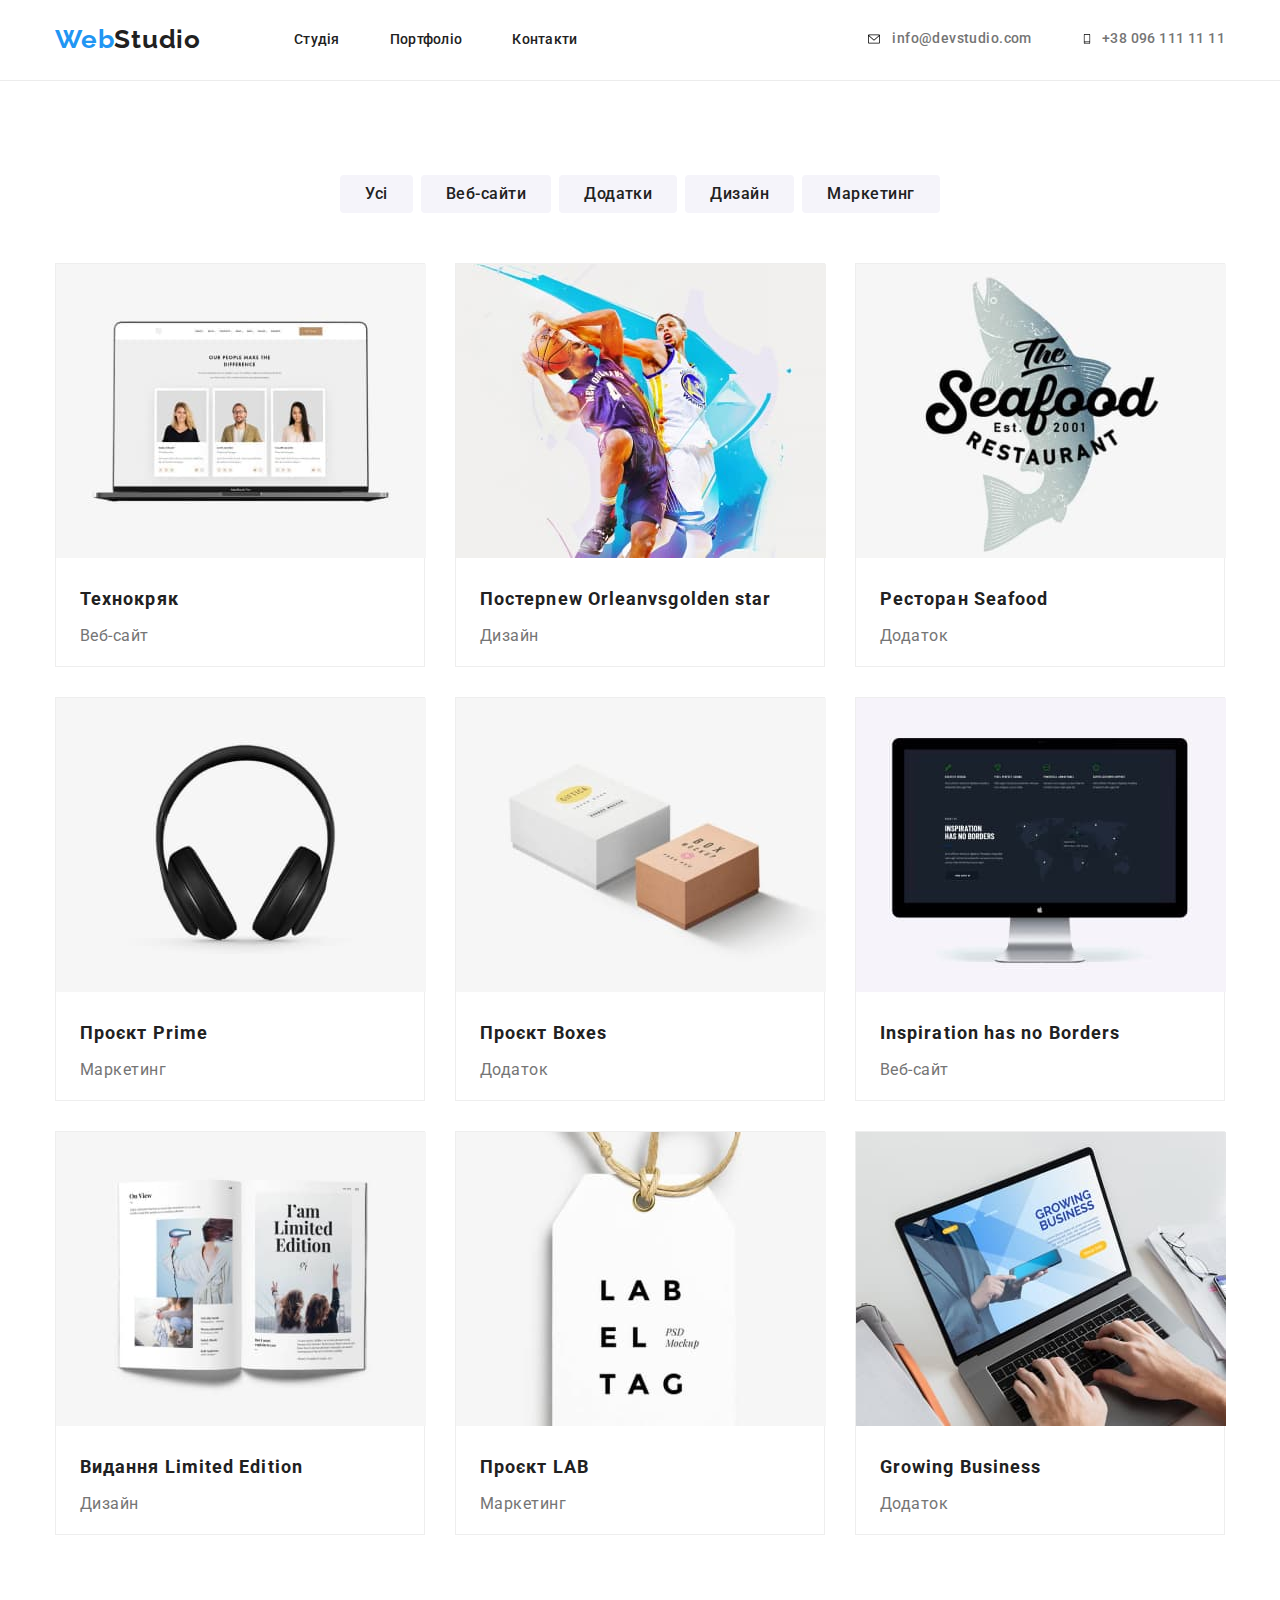
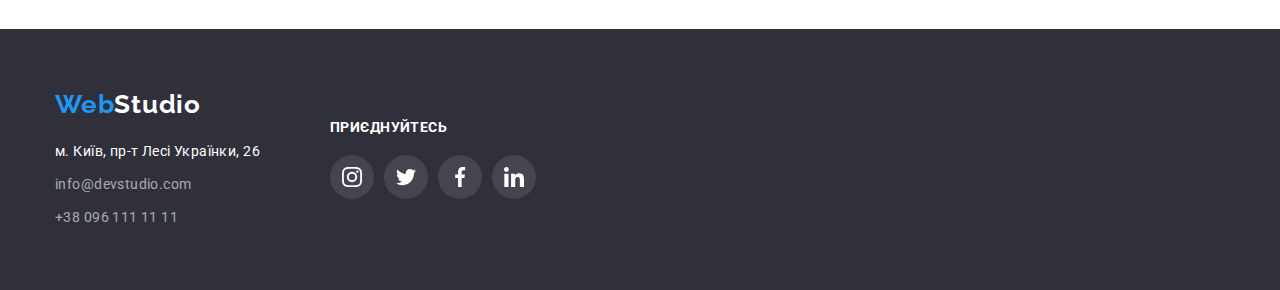
==== portfolio.html @ da03d12b "1" ====
<!DOCTYPE html>
<html lang="uk">
<head>
    <meta charset="UTF-8">
    <meta http-equiv="X-UA-Compatible" content="IE=edge">
    <meta name="viewport" content="width=device-width, initial-scale=1.0">
    <title lang="en">WebStudio</title>
    <link rel="stylesheet" href="https://cdnjs.cloudflare.com/ajax/libs/modern-normalize/1.1.0/modern-normalize.min.css">
    <link rel="stylesheet" href="./css/style.css">
    <link rel="preconnect" href="https://fonts.googleapis.com">
    <link rel="preconnect" href="https://fonts.gstatic.com" crossorigin>
    <link href="https://fonts.googleapis.com/css2?family=Raleway:wght@700&family=Roboto:wght@400;500;700&display=swap"
        rel="stylesheet">
    </head>
    
    <body>
        <header class="header-conteiner">
            <div class="container">
                <div class="head-conteiner">
                    <nav class="menu">
                        <a href="./index.html" class="logo"><span class="logo-blue">web</span><span
                                class="logo-black-upper">s</span><span class="logo-black">tudio</span></a>
                        <ul class="ul-menu">
                            <li>
                                <a href="./index.html" class="menu-link">Студія</a>
                            </li>
                            <li>
                                <a href="./portfolio.html" class="menu-link">Портфоліо</a>
                            </li>
                            <li>
                                <a href="#" class="menu-link">Контакти</a>
                            </li>
                        </ul>
                    </nav>
                    <ul class="ul-contacts">
                        <li>
                            <a href="mailto:info@devstudio.com" class="contacts-header">
                                <span class="contacts-header-box">
                                    <svg width="16" height="12">
                                        <use href="./images/icons.svg#icon-envelope-hover"></use>
                                    </svg>
                                    info@devstudio.com</span></a>
                        </li>
                        <li>
                            <a href="tel:+380961111111" class="contacts-header">
                                <span class="contacts-header-box">
                                    <svg width="10" height="16">
                                        <use href="./images/icons.svg#icon-smartphone"></use>
                                    </svg>
                                    +38 096 111 11 11</span></a>
                        </li>
                    </ul>
                </div>
            </div>
        </header>
    <main>
        <section class="block-forth">
            <div class="container">
            <ul class="ul-fifth">
                <li>
                    <button type="button" class="button-filter">Усі</button>
                </li>
                <li>
                    <button type="button" class="button-filter">Веб-сайти</button>
                </li>
                <li>
                    <button type="button" class="button-filter">Додатки</button>
                </li>
                <li>
                    <button type="button" class="button-filter">Дизайн</button>
                </li>
                <li>
                    <button type="button" class="button-filter">Маркетинг</button>
                </li>
            </ul>
            <ul class="ul-sixth">
                <li class="imagine-box-secondary">
                    <img class="img-third" src="./images/port1.jpg" alt="Комп'ютер macbook pro, на екрані йокого зображено сторінку сайту з фотографіями людей">
                        <div class="text-box-second">
                    <h2 class="title-imagine">
                       <spam class="fist-letter">технокряк</spam> 
                    </h2>
                    <p class="title-imagine-sub">
                        Веб-сайт 
                    </p>
                    </div>
                </li>
                <li class="imagine-box-secondary">
                    <img class="img-third" src="./images/port2.jpg" alt="Постер на якому двоє професійних баскетболістів борються за м'яч">
                    <div class="text-box-second">
                    <h2 class="title-imagine">
                    <spam class="fist-letter">постер</spam><span lang="en" class="fist-letter">new orlean</span><span lang="en">vs</span><spam lang="en class="fist-letter">golden star</span> 
                    </h2>
                    <p class="title-imagine-sub">
                        Дизайн
                    </p>
                    </div>
                </li>
                <li class="imagine-box-secondary">
                    <img class="img-third" src="./images/port3.jpg" alt="Зображено логотип ресторану seafood, а саме рибу на фоні якої написана назва ресторану">
                    <div class="text-box-second">
                    <h2 class="title-imagine">
                        Ресторан <span lang="en" class="fist-letter">seafood</span>
                    </h2>
                    <p class="title-imagine-sub">
                        Додаток
                    </p>
                    </div>
                </li>
                <li class="imagine-box-secondary">
                    <img img-third src="./images/port4.jpg" alt="Чорні великі навушники">
                    <div class="text-box-second">
                    <h2 class="title-imagine">
                        Проєкт <span lang="en" class="fist-letter">prime</span>
                    </h2>
                    <p class="title-imagine-sub">
                        Маркетинг
                    </p>
                </li>
                <li class="imagine-box-secondary">
                    <img img-third src="./images/port5.jpg" alt="Дві коробки зліва направо. Перша біла і більша, друга коричнева і менша">
                    <div class="text-box-second">
                    <h2 class="title-imagine">
                        Проєкт  <span lang="en" class="fist-letter">boxes</span>
                    </h2>
                    <p class="title-imagine-sub">
                        Додаток
                    </p>
                    </div>
                </li>
                <li class="imagine-box-secondary">
                    <img img-third src="./images/port6.jpg" alt="Манітор, на екрані якого зображено дизайн сайта в темному стилі з текстами та фото на ньому">
                    <div class="text-box-second">
                    <h2 class="title-imagine">
                        <span lang="en">Inspiration has no <span class="fist-letter">borders</span> </span>
                    </h2>
                    <p class="title-imagine-sub">
                        Веб-сайт
                    </p>
                    </div>
                </li>
                <li class="imagine-box-secondary">
                    <img img-third src="./images/port7.jpg" alt="Журнал в розгорнутому вигляді, на якому зображені текстові заголовки та фотографії людей">
                    <div class="text-box-second">
                    <h2 class="title-imagine">
                        Видання  <span lang="en" class="fist-letter">limited edition</span>
                    </h2>
                    <p class="title-imagine-sub">
                        Дизайн
                    </p>
                    </div>
                </li>
                <li class="imagine-box-secondary">
                    <img img-third src="./images/port8.jpg" alt="Біла бірка на капроновій нитці з крупним написом lab el tag">
                    <div class="text-box-second">
                    <h2 class="title-imagine">
                        Проєкт  <span lang="en" class="fist-letter-upper">lab</span>
                    </h2>
                    <p class="title-imagine-sub">
                        Маркетинг
                    </p>
                    </div>
                </li>
                <li class="imagine-box-secondary">
                    <img img-third src="./images/port9.jpg" alt="Комп'ютер, на екрані якого зображено веб-сайт бізнес компанії">
                    <div class="text-box-second">
                    <h2 class="title-imagine">
                        <span lang="en" class="fist-letter">Growing business</span>
                    </h2>
                    <p class="title-imagine-sub">
                        Додаток
                    </p>
                    </div>
                </li>
            </ul>
            </div>
        </section>
    </main>
<footer class="footer">
    <div class="container">
        <ul class="ul-footer">
            <li>
                <a href="./index.html" class="logo"><span class="logo-blue">web</span><span
                        class="logo-white-upper">s</span><span class="logo-white">tudio</span></a>
                <address class="address">м. Київ, пр-т Лесі Українки, 26</address>
                <ul class="ul-fourth">
                    <li class="adress-top"><a href="mailto:info@devstudio.com"
                            class="contacts-footer">info@devstudio.com</a></li>
                    <li class="adress-top"><a href="tel:+380961111111" class="contacts-footer">+38 096 111 11 11</a>
                    </li>
                </ul>
            </li>
            <li>
                <p class="net-text">приєднуйтесь</p>
                <ul class="net-list-footer">
                    <li class="net-item-footer">
                        <a href="" class="net-link-footer">
                            <svg width="20" height="20" class="net-icon-footer">
                                <use href="./images/icons.svg#icon-instagram-2"></use>
                            </svg>
                        </a>
                    </li>
                    <li class="net-item-footer">
                        <a href="" class="net-link-footer">
                            <svg width="20" height="20" class="net-icon-footer">
                                <use href="./images/icons.svg#icon-twitter-1"></use>
                            </svg>
                        </a>
                    </li>
                    <li class="net-item-footer">
                        <a href="" class="net-link-footer">
                            <svg width="20" height="20" class="net-icon-footer">
                                <use href="./images/icons.svg#icon-facebook-1"></use>
                            </svg>
                        </a>
                    </li>
                    <li class="net-item-footer">
                        <a href="" class="net-link-footer">
                            <svg width="20" height="20" class="net-icon-footer">
                                <use href="./images/icons.svg#icon-linkedin-1"></use>
                            </svg>
                        </a>
                    </li>
                </ul>
            </li>
        </ul>
    </div>
</footer>
</body>
</html>
---- css/style.css ----
:root {
    --color-pimery: #212121;
    --color-secondary: #757575;
    --color-accent: #2196F3;
}

body {
    color: var(--color-primery);
    font-family: 'Roboto', sans-serif;
    font-size: 14px;
    font-weight: 400;
    background-color: #fff;
}

.logo {
    font-family: 'Raleway', sans-serif;
    text-decoration: none;
    font-size: 26px;
    line-height: 1.19;
    font-weight: 700;
    letter-spacing: 0.03em;

}

.logo-blue {
    color: var(--color-accent);
    text-transform: capitalize;
}

.logo-black {
    color: var(--color-pimery);
    text-transform: capitalize;
}

.logo-black-upper {
    color: var(--color-pimery);
    text-transform: uppercase;
}

.logo-white {
    color: #fff;
    text-transform: capitalize;
}

.logo-white-upper {
    color: #fff;
    text-transform: uppercase;
}

.menu-link {
    color: var(--color-pimery);
    font-weight: 500;
    line-height: 1.14;
    letter-spacing: 0.02em;
    text-decoration: none;
}

.menu-link:hover {
    color: var(--color-accent);
}

.menu-link:focus {
    color: var(--color-accent);
}

.contacts-header {
    color: var(--color-secondary);
    line-height: 1.14;
    font-weight: 500;
    letter-spacing: 0.03em;
    text-decoration: none;
}

.contacts-header:hover {
    color: var(--color-accent);
    fill: var(--color-accent);
}

.contacts-header:focus {
    color: var(--color-accent);
    fill: var(--color-accent);
}

.contacts-footer {
    color: rgba(255, 255, 255, 0.6);
    line-height: 1.71;
    font-weight: 400;
    letter-spacing: 0.03em;
    text-decoration: none;
}

.contacts-header-box {
    display: flex;
    align-items: center;
    justify-content: center;
    gap: 10px;
}

.adress-top {
    margin-top: 9px;
}

.contacts-footer:hover {
    color: var(--color-accent);
}

.contacts-footer:focus {
    color: var(--color-accent);
}

.block-first {
    max-width: 1600px;
    margin: 0 auto;
    background-image: linear-gradient(rgba(47, 48, 58, 0.4), rgba(47, 48, 58, 0.4)), url("../images/hero-img.jpg");
    background-position: top;
    background-repeat: no-repeat;
    background-size: cover;

    height: 600px;
    padding-top: 200px;
    padding-bottom: 200px;
}

.block-second {
    background-color: #fff;
    padding-top: 94px;
    padding-bottom: 94px;
}

.block-second-sub {
    background-color: #fff;
    padding-bottom: 94px;
}

.block-third {
    background-color: #F5F4FA;
    padding-top: 94px;
    padding-bottom: 94px;
}


.block-forth {
    background-color: #fff;
    padding-top: 94px;
    padding-bottom: 94px;
}

.block-fifth {
    background-color: #fff;
    padding-bottom: 94px;
}

.block-sixth {
    background-color: #fff;
    padding-top: 94px;
    padding-bottom: 94px;
}

.title {
    color: #fff;
    font-size: 44px;
    line-height: 1.36;
    font-weight: 900;
    letter-spacing: 0.06em;
    text-align: center;
    text-transform: uppercase;
    max-width: 696px;
    margin-top: 0;
    margin-left: auto;
    margin-right: auto;
}

.title-secondary {
    font-size: 36px;
    line-height: 1.17;
    font-weight: 700;
    letter-spacing: 0.03em;
    text-align: center;
    margin: 0 0 50px 0;
}

.title-third {
    font-size: 14px;
    font-weight: 700;
    line-height: 1.14;
    letter-spacing: 0.03em;
    text-transform: uppercase;
    margin: 0;
}

.title-fourth {
    font-size: 36px;
    line-height: 1.17;
    font-weight: 700;
    letter-spacing: 0.03em;
    text-align: center;
    margin: 0 auto 0 auto;
}

.title-fifth {
    font-size: 36px;
    line-height: 1.17;
    font-weight: 700;
    letter-spacing: 0.03em;
    text-align: center;
    margin: 0 auto 0 auto;
}

.text-paragraph {
    color: var(--color-secondary);
    line-height: 1.71;
    letter-spacing: 0.03em;
    margin: 10px 0 0 0;
}

.paragraph-name {
    color: var(--color-secondary);
    font-weight: 400;
    font-size: 16px;
    line-height: 1.19;
    letter-spacing: 0.03em;
    text-align: center;
    margin: 0;
    padding: 0;
}

.text-box {
    padding-top: 30px;
    padding-bottom: 30px;
}

.text-box-second {
    padding: 20px 24px;
}

.title-imagine {
    color: var(--color-pimery);
    font-size: 18px;
    line-height: 2;
    font-weight: 700;
    letter-spacing: 0.06em;
    margin: 0 0 4px 0;
}

.title-imagine-sub {
    color: var(--color-secondary);
    font-size: 16px;
    line-height: 1.87;
    letter-spacing: 0.03em;
    margin: 0;
}

.title-name {
    font-size: 16px;
    font-weight: 500;
    line-height: 1.19;
    letter-spacing: 0.03em;
    text-align: center;
    margin: 0 0 10px 0;
    padding: 0;
}

.button {
    padding: 10px 32px;
    border-radius: 4px;
    font-family: 'Roboto', sans-serif;
    background-color: var(--color-accent);
    font-size: 16px;
    font-weight: 700;
    line-height: 1.87;
    letter-spacing: 0.06em;
    color: #FFF;
    cursor: pointer;
    border: 0px;
    text-align: center;
    margin-left: auto;
    margin-right: auto;
}

.button-flex {
    display: flex;
    align-items: center;
}

.button:hover {
    background-color: #188CE8;
    box-shadow: 0px 4px 4px rgba(0, 0, 0, 0.15);
}

.button:focus {
    background-color: #188CE8;
    box-shadow: 0px 4px 4px rgba(0, 0, 0, 0.15);
}

.button-filter {
    font-family: 'Roboto', sans-serif;
    background-color: #F5F4FA;
    color: var(--color-pimery);
    font-size: 16px;
    line-height: 1.62;
    font-weight: 500;
    letter-spacing: 0.03em;
    text-align: center;
    border: 0px;
    cursor: pointer;
    padding: 6px 25px;
    border-radius: 4px;
}

.button-filter:hover {
    background-color: var(--color-accent);
    color: #fff;
    border: 0px;
    box-shadow: 0px 3px 1px rgba(0, 0, 0, 0.1), 0px 1px 2px rgba(0, 0, 0, 0.08), 0px 2px 2px rgba(0, 0, 0, 0.12);
}

.button-filter:focus {
    background-color: var(--color-accent);
    color: #fff;
    border: 0px;
    box-shadow: 0px 3px 1px rgba(0, 0, 0, 0.1), 0px 1px 2px rgba(0, 0, 0, 0.08), 0px 2px 2px rgba(0, 0, 0, 0.12);
}

.team-background {
    background-color: #fff;
}

.footer {
    background-color: #2F303A;
    padding: 60px 0 60px 0;
}

.address {
    color: #fff;
    line-height: 1.71;
    font-style: normal;
    letter-spacing: 0.03em;
    margin-top: 20px;
}

.fist-letter {
    text-transform: capitalize;
}

.fist-letter-upper {
    text-transform: uppercase;
}

.imagine-box-secondary {
    width: 370px;
    height: 404px;
    background-color: #fff;
    border: 1px solid #eee;
}

.imagine-box-secondary:hover {
    box-shadow: 0px 1px 1px rgba(0, 0, 0, 0.12), 0px 4px 4px rgba(0, 0, 0, 0.06), 1px 4px 6px rgba(0, 0, 0, 0.16);
}

.container {
    max-width: 1200px;
    padding-left: 15px;
    padding-right: 15px;
    margin: 0 auto;
}

.header-conteiner {
    padding-top: 24px;
    padding-bottom: 25px;
    border-bottom: 1px solid #ececec;
}

.head-conteiner {
    display: flex;
    justify-content: space-between;
    padding: 0;

    flex-grow: 1;
}

.menu {
    display: flex;
    align-items: center;
    gap: 93px;
    background-color: #fff;
    list-style-type: none;
}

.ul-menu {
    display: flex;
    align-items: center;
    gap: 50px;
    list-style-type: none;
    padding: 0;
    margin: 0;
}

.ul-contacts {
    display: flex;
    align-items: center;
    gap: 50px;
    list-style-type: none;
    padding: 0;
    margin: 0;
}

.ul-container {
    display: flex;
    align-items: center;
    justify-content: center;
}

.ul-sub-hero {
    list-style-type: none;
    display: flex;
    gap: 30px;
    margin: 0;
    padding: 0;
}

.ul-second {
    list-style-type: none;
    display: flex;
    gap: 30px;
    margin: 0;
    padding: 0;
}

.ul-third {
    list-style-type: none;
    display: flex;
    gap: 30px;
    margin-top: 50px;
    margin-bottom: 0;
    padding: 0;
}

.ul-fourth {
    list-style-type: none;
    margin-top: 0;
    margin-bottom: 0;
    padding: 0;
}

.ul-fifth {
    list-style-type: none;
    display: flex;
    justify-content: center;
    gap: 8px;
    margin: 0;
    padding: 0;
}

.ul-sixth {
    list-style-type: none;
    display: flex;
    justify-content: start;
    align-items: center;
    flex-wrap: wrap;
    gap: 30px;
    margin-left: 0;
    margin-right: 0;
    margin-top: 50px;
    margin-bottom: 0;
    padding: 0;
}

.img-first {
    max-width: 370px;
    max-height: 294px;
}

.img-second {
    width: 270px;
    height: 260px
}

.img-third {
    width: 370px;
    height: 294px;
}

.imagine-box { 
    background-color: #fff;
    border-radius: 4px;
    box-shadow: 0px 1px 3px rgba(0, 0, 0, 0.12),
        0px 1px 1px rgba(0, 0, 0, 0.14),
        0px 2px 1px rgba(0, 0, 0, 0.2);
}

.title-box {
    width: 270px;
    height: 120px;
    display: flex;
    align-items: center;
    justify-content: center;
    border-radius: 4px;
    background-color: #F5F4FA;
    margin-bottom: 30px;
}

.title-box-item {
    
}

.title-box-icon {
    display: flex;
    align-items: center;
    justify-content: center;
    
}

.net-list { 
    list-style-type: none;
    display: flex;
    align-items: center;
    justify-content: center;
    gap: 10px;
    padding: 0;
    margin-top: 16px;
    margin-left: 32px;
    margin-right: 32px;
}

.net-link {
    width: 44px;
    height: 44px;
    display: flex;
    border-radius: 50%;
    background-color: none;
    align-items: center;
    justify-content: center;
}

.net-link:hover {
    background-color: var(--color-accent);
}

.net-link:focus {
    background-color: var(--color-accent);
}

.net-link:hover .net-icon {
    fill: #fff;
}

.net-link:focus .net-icon {
    fill: #fff;
}

.net-icon {
    fill: #afb1b8;
}

.client-list {
    list-style-type: none;
    display: flex;
    align-items: center;
    justify-content: center;
    gap: 30px;
    margin-top: 50px;
    margin-bottom: 0;
    padding: 0;
}

.client-link:hover  {
    border: 1px solid var(--color-accent);
    fill: var(--color-accent);
}

.client-link:focus {
    border: 1px solid var(--color-accent);
    fill: var(--color-accent);
}

.client-item{
    width: 170px;
    height: 92px;
    display: flex;
    justify-content: center;
    align-items: center;
}

.client-link {
    display: flex;
    align-items: center;
    justify-content: center;
    width: 100%;
    height: 100%;
    border-radius: 4px;
    border: 1px solid #AFB1B8;
    fill: #AFB1B8;
}


.ul-footer {
    list-style-type: none;
    display: flex;
    align-items: center;
    gap: 70px;
    padding: 0;
    margin: 0;
    justify-content: start;
}

.net-text {
    font-weight: 700;
    color: #fff;
    font-size: 14px;
    line-height: 1,14;
    letter-spacing: 0.03em;
    text-transform: uppercase;
    margin: 0;
    padding: 0;
}

.net-list-footer {
    list-style-type: none;
        display: flex;
        align-items: center;
        justify-content: center;
        gap: 10px;
        margin-top: 20px;
        padding: 0;
}

.net-link-footer {
    width: 44px;
    height: 44px;
    display: flex;
    align-items: center;
    justify-content: center;
    border-radius: 50%;
    background-color: rgba(255, 255, 255, 0.1);
}

.net-link-footer:hover {
    background-color:var(--color-accent)
}

.net-link-footer:focus {
    background-color: var(--color-accent)
}

.net-icon-footer {
    fill: #fff;
}
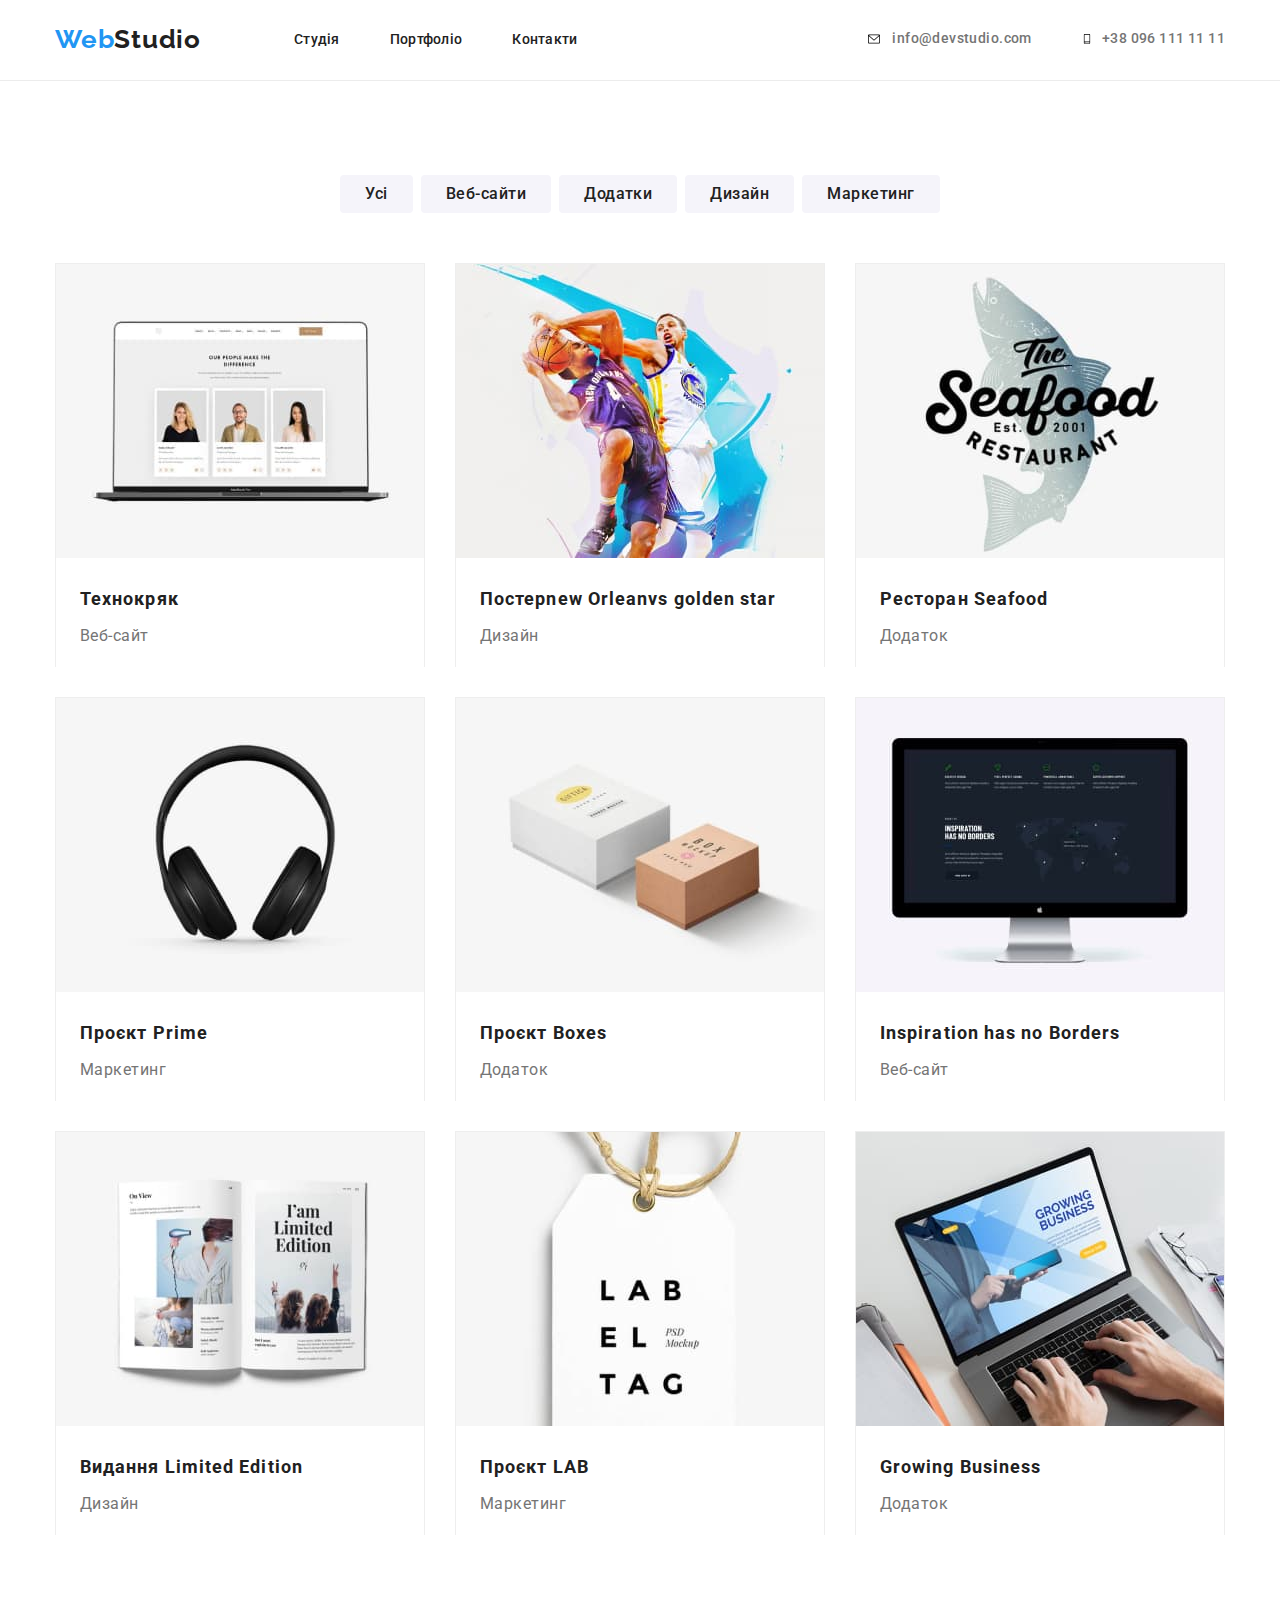
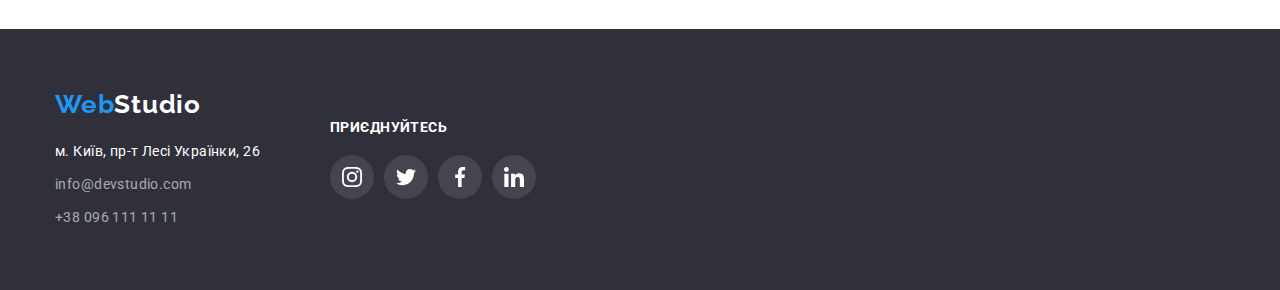
==== commit 5fcbcb2e: "final 0" ====
--- a/portfolio.html
+++ b/portfolio.html
@@ -75,101 +75,186 @@
             </ul>
             <ul class="ul-sixth">
                 <li class="imagine-box-secondary">
-                    <img class="img-third" src="./images/port1.jpg" alt="Комп'ютер macbook pro, на екрані йокого зображено сторінку сайту з фотографіями людей">
-                        <div class="text-box-second">
-                    <h2 class="title-imagine">
-                       <spam class="fist-letter">технокряк</spam> 
-                    </h2>
-                    <p class="title-imagine-sub">
-                        Веб-сайт 
-                    </p>
-                    </div>
-                </li>
-                <li class="imagine-box-secondary">
-                    <img class="img-third" src="./images/port2.jpg" alt="Постер на якому двоє професійних баскетболістів борються за м'яч">
+                <div class="img-container">
+                    <img class="img-third" src="./images/port1.jpg"
+                        alt="Комп'ютер macbook pro, на екрані йокого зображено сторінку сайту з фотографіями людей">
+                        <div class="img-overline">
+                            <p class="img-overline-text">
+                                Ресурс пропонує комплексні пропозиції з різним рівнем функціоналу та сервісів. Все це дозволить відвідувачу
+                                отримати
+                                вичерпні відомості про компанію чи приватну особу.
+                            </p>
+                        </div>
                     <div class="text-box-second">
-                    <h2 class="title-imagine">
-                    <spam class="fist-letter">постер</spam><span lang="en" class="fist-letter">new orlean</span><span lang="en">vs</span><spam lang="en class="fist-letter">golden star</span> 
-                    </h2>
-                    <p class="title-imagine-sub">
-                        Дизайн
-                    </p>
-                    </div>
-                </li>
-                <li class="imagine-box-secondary">
-                    <img class="img-third" src="./images/port3.jpg" alt="Зображено логотип ресторану seafood, а саме рибу на фоні якої написана назва ресторану">
+                        <h2 class="title-imagine">
+                            <spam class="fist-letter">технокряк</spam>
+                        </h2>
+                        <p class="title-imagine-sub">
+                            Веб-сайт
+                        </p>
+                    </div>
+                </div>
+                </li>
+                <li class="imagine-box-secondary">
+                    <div class="img-container">
+                        <img class="img-third" src="./images/port2.jpg" alt="Постер на якому двоє професійних баскетболістів борються за м'яч">
+                        <div class="img-overline">
+                            <p class="img-overline-text">
+                                Ресурс пропонує комплексні пропозиції з різним рівнем функціоналу та сервісів. Все це дозволить відвідувачу
+                                отримати
+                                вичерпні відомості про компанію чи приватну особу.
+                            </p>
+                        </div>
+                        <div class="text-box-second">
+                            <h2 class="title-imagine">
+                                <spam class="fist-letter">постер</spam><span lang="en" class="fist-letter">new orlean</span><span
+                                    lang="en">vs</span>
+                                <spam lang="en class=" fist-letter">golden star</span>
+                            </h2>
+                            <p class="title-imagine-sub">
+                                Дизайн
+                            </p>
+                        </div>
+                    </div>
+                </li>
+                <li class="imagine-box-secondary">
+                    <div class="img-container">
+                        <img class="img-third" src="./images/port3.jpg"
+                            alt="Зображено логотип ресторану seafood, а саме рибу на фоні якої написана назва ресторану">
+                        <div class="img-overline">
+                            <p class="img-overline-text">
+                                Ресурс пропонує комплексні пропозиції з різним рівнем функціоналу та сервісів. Все це дозволить відвідувачу
+                                отримати
+                                вичерпні відомості про компанію чи приватну особу.
+                            </p>
+                        </div>
+                        <div class="text-box-second">
+                            <h2 class="title-imagine">
+                                Ресторан <span lang="en" class="fist-letter">seafood</span>
+                            </h2>
+                            <p class="title-imagine-sub">
+                                Додаток
+                            </p>
+                        </div>
+                        </li>
+                        <li class="imagine-box-secondary">
+                            <div class="img-container">
+                                <img img-third src="./images/port4.jpg" alt="Чорні великі навушники">
+                                <div class="img-overline">
+                                    <p class="img-overline-text">
+                                        Ресурс пропонує комплексні пропозиції з різним рівнем функціоналу та сервісів. Все це дозволить відвідувачу
+                                        отримати
+                                        вичерпні відомості про компанію чи приватну особу.
+                                    </p>
+                                </div>
+                                <div class="text-box-second">
+                                    <h2 class="title-imagine">
+                                        Проєкт <span lang="en" class="fist-letter">prime</span>
+                                    </h2>
+                                    <p class="title-imagine-sub">
+                                        Маркетинг
+                                    </p>
+                                </div>
+                            </div>  
+                </li>
+                <li class="imagine-box-secondary">
+                    <div class="img-container">
+                        <img img-third src="./images/port5.jpg" alt="Дві коробки зліва направо. Перша біла і більша, друга коричнева і менша">
+                        <div class="img-overline">
+                            <p class="img-overline-text">
+                                Ресурс пропонує комплексні пропозиції з різним рівнем функціоналу та сервісів. Все це дозволить відвідувачу
+                                отримати
+                                вичерпні відомості про компанію чи приватну особу.
+                            </p>
+                        </div>
+                        <div class="text-box-second">
+                            <h2 class="title-imagine">
+                                Проєкт <span lang="en" class="fist-letter">boxes</span>
+                            </h2>
+                            <p class="title-imagine-sub">
+                                Додаток
+                            </p>
+                        </div>
+                    </div>
+                </li>
+                <li class="imagine-box-secondary">
+                    <div class="img-container">
+                        <img img-third src="./images/port6.jpg"
+                            alt="Манітор, на екрані якого зображено дизайн сайта в темному стилі з текстами та фото на ньому">
+                        <div class="img-overline">
+                            <p class="img-overline-text">
+                                Ресурс пропонує комплексні пропозиції з різним рівнем функціоналу та сервісів. Все це дозволить відвідувачу
+                                отримати
+                                вичерпні відомості про компанію чи приватну особу.
+                            </p>
+                        </div>
+                        <div class="text-box-second">
+                            <h2 class="title-imagine">
+                                <span lang="en">Inspiration has no <span class="fist-letter">borders</span> </span>
+                            </h2>
+                            <p class="title-imagine-sub">
+                                Веб-сайт
+                            </p>
+                        </div>
+                    </div>
+                </li>
+                <li class="imagine-box-secondary">
+                    <div class="img-container"><img img-third src="./images/port7.jpg"
+                        alt="Журнал в розгорнутому вигляді, на якому зображені текстові заголовки та фотографії людей">
+                    <div class="img-overline">
+                        <p class="img-overline-text">
+                            Ресурс пропонує комплексні пропозиції з різним рівнем функціоналу та сервісів. Все це дозволить відвідувачу
+                            отримати
+                            вичерпні відомості про компанію чи приватну особу.
+                        </p>
+                    </div>
                     <div class="text-box-second">
-                    <h2 class="title-imagine">
-                        Ресторан <span lang="en" class="fist-letter">seafood</span>
-                    </h2>
-                    <p class="title-imagine-sub">
-                        Додаток
-                    </p>
-                    </div>
-                </li>
-                <li class="imagine-box-secondary">
-                    <img img-third src="./images/port4.jpg" alt="Чорні великі навушники">
-                    <div class="text-box-second">
-                    <h2 class="title-imagine">
-                        Проєкт <span lang="en" class="fist-letter">prime</span>
-                    </h2>
-                    <p class="title-imagine-sub">
-                        Маркетинг
-                    </p>
-                </li>
-                <li class="imagine-box-secondary">
-                    <img img-third src="./images/port5.jpg" alt="Дві коробки зліва направо. Перша біла і більша, друга коричнева і менша">
-                    <div class="text-box-second">
-                    <h2 class="title-imagine">
-                        Проєкт  <span lang="en" class="fist-letter">boxes</span>
-                    </h2>
-                    <p class="title-imagine-sub">
-                        Додаток
-                    </p>
-                    </div>
-                </li>
-                <li class="imagine-box-secondary">
-                    <img img-third src="./images/port6.jpg" alt="Манітор, на екрані якого зображено дизайн сайта в темному стилі з текстами та фото на ньому">
-                    <div class="text-box-second">
-                    <h2 class="title-imagine">
-                        <span lang="en">Inspiration has no <span class="fist-letter">borders</span> </span>
-                    </h2>
-                    <p class="title-imagine-sub">
-                        Веб-сайт
-                    </p>
-                    </div>
-                </li>
-                <li class="imagine-box-secondary">
-                    <img img-third src="./images/port7.jpg" alt="Журнал в розгорнутому вигляді, на якому зображені текстові заголовки та фотографії людей">
-                    <div class="text-box-second">
-                    <h2 class="title-imagine">
-                        Видання  <span lang="en" class="fist-letter">limited edition</span>
-                    </h2>
-                    <p class="title-imagine-sub">
-                        Дизайн
-                    </p>
-                    </div>
-                </li>
-                <li class="imagine-box-secondary">
-                    <img img-third src="./images/port8.jpg" alt="Біла бірка на капроновій нитці з крупним написом lab el tag">
-                    <div class="text-box-second">
-                    <h2 class="title-imagine">
-                        Проєкт  <span lang="en" class="fist-letter-upper">lab</span>
-                    </h2>
-                    <p class="title-imagine-sub">
-                        Маркетинг
-                    </p>
-                    </div>
-                </li>
-                <li class="imagine-box-secondary">
-                    <img img-third src="./images/port9.jpg" alt="Комп'ютер, на екрані якого зображено веб-сайт бізнес компанії">
-                    <div class="text-box-second">
-                    <h2 class="title-imagine">
-                        <span lang="en" class="fist-letter">Growing business</span>
-                    </h2>
-                    <p class="title-imagine-sub">
-                        Додаток
-                    </p>
+                        <h2 class="title-imagine">
+                            Видання <span lang="en" class="fist-letter">limited edition</span>
+                        </h2>
+                        <p class="title-imagine-sub">
+                            Дизайн
+                        </p>
+                    </div></div>
+                </li>
+                <li class="imagine-box-secondary">
+                    <div class="img-container">
+                        <img img-third src="./images/port8.jpg" alt="Біла бірка на капроновій нитці з крупним написом lab el tag">
+                        <div class="img-overline">
+                            <p class="img-overline-text">
+                                Ресурс пропонує комплексні пропозиції з різним рівнем функціоналу та сервісів. Все це дозволить відвідувачу
+                                отримати
+                                вичерпні відомості про компанію чи приватну особу.
+                            </p>
+                        </div>
+                        <div class="text-box-second">
+                            <h2 class="title-imagine">
+                                Проєкт <span lang="en" class="fist-letter-upper">lab</span>
+                            </h2>
+                            <p class="title-imagine-sub">
+                                Маркетинг
+                            </p>
+                        </div>
+                    </div>
+                </li>
+                <li class="imagine-box-secondary">
+                    <div class="img-container">
+                        <img img-third src="./images/port9.jpg" alt="Комп'ютер, на екрані якого зображено веб-сайт бізнес компанії">
+                        <div class="img-overline">
+                            <p class="img-overline-text">
+                                Ресурс пропонує комплексні пропозиції з різним рівнем функціоналу та сервісів. Все це дозволить відвідувачу
+                                отримати
+                                вичерпні відомості про компанію чи приватну особу.
+                            </p>
+                        </div>
+                        <div class="text-box-second">
+                            <h2 class="title-imagine">
+                                <span lang="en" class="fist-letter">Growing business</span>
+                            </h2>
+                            <p class="title-imagine-sub">
+                                Додаток
+                            </p>
+                        </div>
                     </div>
                 </li>
             </ul>
--- a/css/style.css
+++ b/css/style.css
@@ -48,11 +48,32 @@
 }
 
 .menu-link {
+    position: relative;
     color: var(--color-pimery);
     font-weight: 500;
     line-height: 1.14;
     letter-spacing: 0.02em;
     text-decoration: none;
+    transition: color 250ms;
+    transition-timing-function: cubic-bezier(0.4, 0, 0.2, 1);
+}
+
+.menu-link::after {
+    content: '';
+    display: block;
+    position: absolute;
+    bottom: -33px;
+    width: 100%;
+    height: 4px;
+    background-color: var(--color-accent);
+    border-radius: 2px;
+    opacity: 0;
+    transition: opacity 250ms;
+    transition-timing-function: cubic-bezier(0.4, 0, 0.2, 1);
+}
+
+.menu-link:hover::after {
+    opacity: 1;
 }
 
 .menu-link:hover {
@@ -69,6 +90,8 @@
     font-weight: 500;
     letter-spacing: 0.03em;
     text-decoration: none;
+    transition: color 250ms, fill 250ms;
+    transition-timing-function: cubic-bezier(0.4, 0, 0.2, 1);
 }
 
 .contacts-header:hover {
@@ -87,6 +110,16 @@
     font-weight: 400;
     letter-spacing: 0.03em;
     text-decoration: none;
+    transition: color 250ms;
+    transition-timing-function: cubic-bezier(0.4, 0, 0.2, 1);
+}
+
+.contacts-footer:hover {
+    color: var(--color-accent);
+}
+
+.contacts-footer:focus {
+    color: var(--color-accent);
 }
 
 .contacts-header-box {
@@ -98,14 +131,6 @@
 
 .adress-top {
     margin-top: 9px;
-}
-
-.contacts-footer:hover {
-    color: var(--color-accent);
-}
-
-.contacts-footer:focus {
-    color: var(--color-accent);
 }
 
 .block-first {
@@ -230,7 +255,11 @@
 }
 
 .text-box-second {
+    position: relative;
+    z-index: 1;
+    background-color: #fff;
     padding: 20px 24px;
+
 }
 
 .title-imagine {
@@ -275,11 +304,8 @@
     text-align: center;
     margin-left: auto;
     margin-right: auto;
-}
-
-.button-flex {
-    display: flex;
-    align-items: center;
+    transition: background-color 250ms, box-shadow 250ms ;
+    transition-timing-function: cubic-bezier(0.4, 0, 0.2, 1);
 }
 
 .button:hover {
@@ -290,6 +316,11 @@
 .button:focus {
     background-color: #188CE8;
     box-shadow: 0px 4px 4px rgba(0, 0, 0, 0.15);
+}
+
+.button-flex {
+    display: flex;
+    align-items: center;
 }
 
 .button-filter {
@@ -305,6 +336,8 @@
     cursor: pointer;
     padding: 6px 25px;
     border-radius: 4px;
+    transition: background-color 250ms, box-shadow 250ms, color 250ms, border 250ms;
+    transition-timing-function: cubic-bezier(0.4, 0, 0.2, 1);
 }
 
 .button-filter:hover {
@@ -351,6 +384,8 @@
     height: 404px;
     background-color: #fff;
     border: 1px solid #eee;
+    transition: box-shadow 250ms;
+    transition-timing-function: cubic-bezier(0.4, 0, 0.2, 1);
 }
 
 .imagine-box-secondary:hover {
@@ -365,6 +400,7 @@
 }
 
 .header-conteiner {
+    position: relative;
     padding-top: 24px;
     padding-bottom: 25px;
     border-bottom: 1px solid #ececec;
@@ -419,6 +455,7 @@
 }
 
 .ul-second {
+    position: relative;
     list-style-type: none;
     display: flex;
     gap: 30px;
@@ -499,10 +536,6 @@
     margin-bottom: 30px;
 }
 
-.title-box-item {
-    
-}
-
 .title-box-icon {
     display: flex;
     align-items: center;
@@ -530,6 +563,9 @@
     background-color: none;
     align-items: center;
     justify-content: center;
+    transition: background-color 250ms, fill 250ms;
+    transition-timing-function: cubic-bezier(0.4, 0, 0.2, 1);
+    
 }
 
 .net-link:hover {
@@ -561,6 +597,8 @@
     margin-top: 50px;
     margin-bottom: 0;
     padding: 0;
+    transition: border 250ms, fill 250ms;
+    transition-timing-function: cubic-bezier(0.4, 0, 0.2, 1);
 }
 
 .client-link:hover  {
@@ -632,6 +670,8 @@
     justify-content: center;
     border-radius: 50%;
     background-color: rgba(255, 255, 255, 0.1);
+    transition: background-color 250ms;
+    transition-timing-function: cubic-bezier(0.4, 0, 0.2, 1);
 }
 
 .net-link-footer:hover {
@@ -644,4 +684,112 @@
 
 .net-icon-footer {
     fill: #fff;
-}+}
+
+.img-discription {
+    display: flex;
+    align-items: center;
+    justify-content: center;
+    position: absolute;
+    bottom: 4px;
+    width: 370px;
+    height: 70px;
+    background-color: rgba(47, 48, 58, 0.8);
+}
+
+.img-discription-text {
+    color: #fff;
+    font-size: 14px;
+    line-height: 1.14;
+    letter-spacing: 0.03em;
+    text-transform: uppercase;
+    margin: 0;
+}
+
+/* modal */
+.backdrop {
+    position: fixed;
+    top: 0;
+    left: 0;
+    z-index: 1;
+    width: 100%;
+    height: 100%;
+    background-color: rgba(0, 0, 0, 0.2);;
+}
+.modal {
+    position: absolute;
+    top: 50%;
+    left: 50%;
+    transform: translate(-50%, -50%);
+    background-color: #fff ;
+    width: 528px;
+    height: 581px;
+    box-shadow: 0px 1px 3px rgba(0, 0, 0, 0.12), 0px 1px 1px rgba(0, 0, 0, 0.14), 0px 2px 1px rgba(0, 0, 0, 0.2);
+    border-radius: 4px;
+}
+
+.modal-button {
+    position: absolute;
+    top: 8px;
+    right: 8px;
+    width: 30px;
+    height: 30px;
+    border: 1px solid rgba(0, 0, 0, 0.1);
+    border-radius: 50%;
+    background-color: #fff;
+    padding: 0;
+    margin: 0;
+}
+
+.modal-button-item {
+    display: flex;
+    align-items: center;
+    justify-content: center;
+}
+
+.modal-button-icon {
+    fill: #000;
+    margin: 0;
+    padding: 0;
+}
+
+.is-hidden {
+    opacity: 0;
+    visibility: hidden;
+    pointer-events: none;
+}
+
+.img-container {
+    position: relative;
+    overflow: hidden;
+}
+
+.img-overline{
+    position: absolute;
+    z-index: 0;
+    top: 0;
+    left: 0;
+    width: 100%;
+    height: calc(100% - 110px);
+    background-color: rgba(33, 150, 243, 0.9);
+    transform: translateY(105%);
+    transition: transform 250ms, owerflow 250ms;
+    transition-timing-function: cubic-bezier(0.4, 0, 0.2, 1);
+
+    overflow: hidden;
+}
+
+.img-container:hover .img-overline {
+    transform: translateY(0);
+}
+
+.img-overline-text {
+    margin: 0;
+    padding: 63px 24px;
+    color: #fff;
+    font-size: 18px;
+    line-height: 1.56;
+    letter-spacing: 0.03em;
+    font-weight: 400;
+}
+
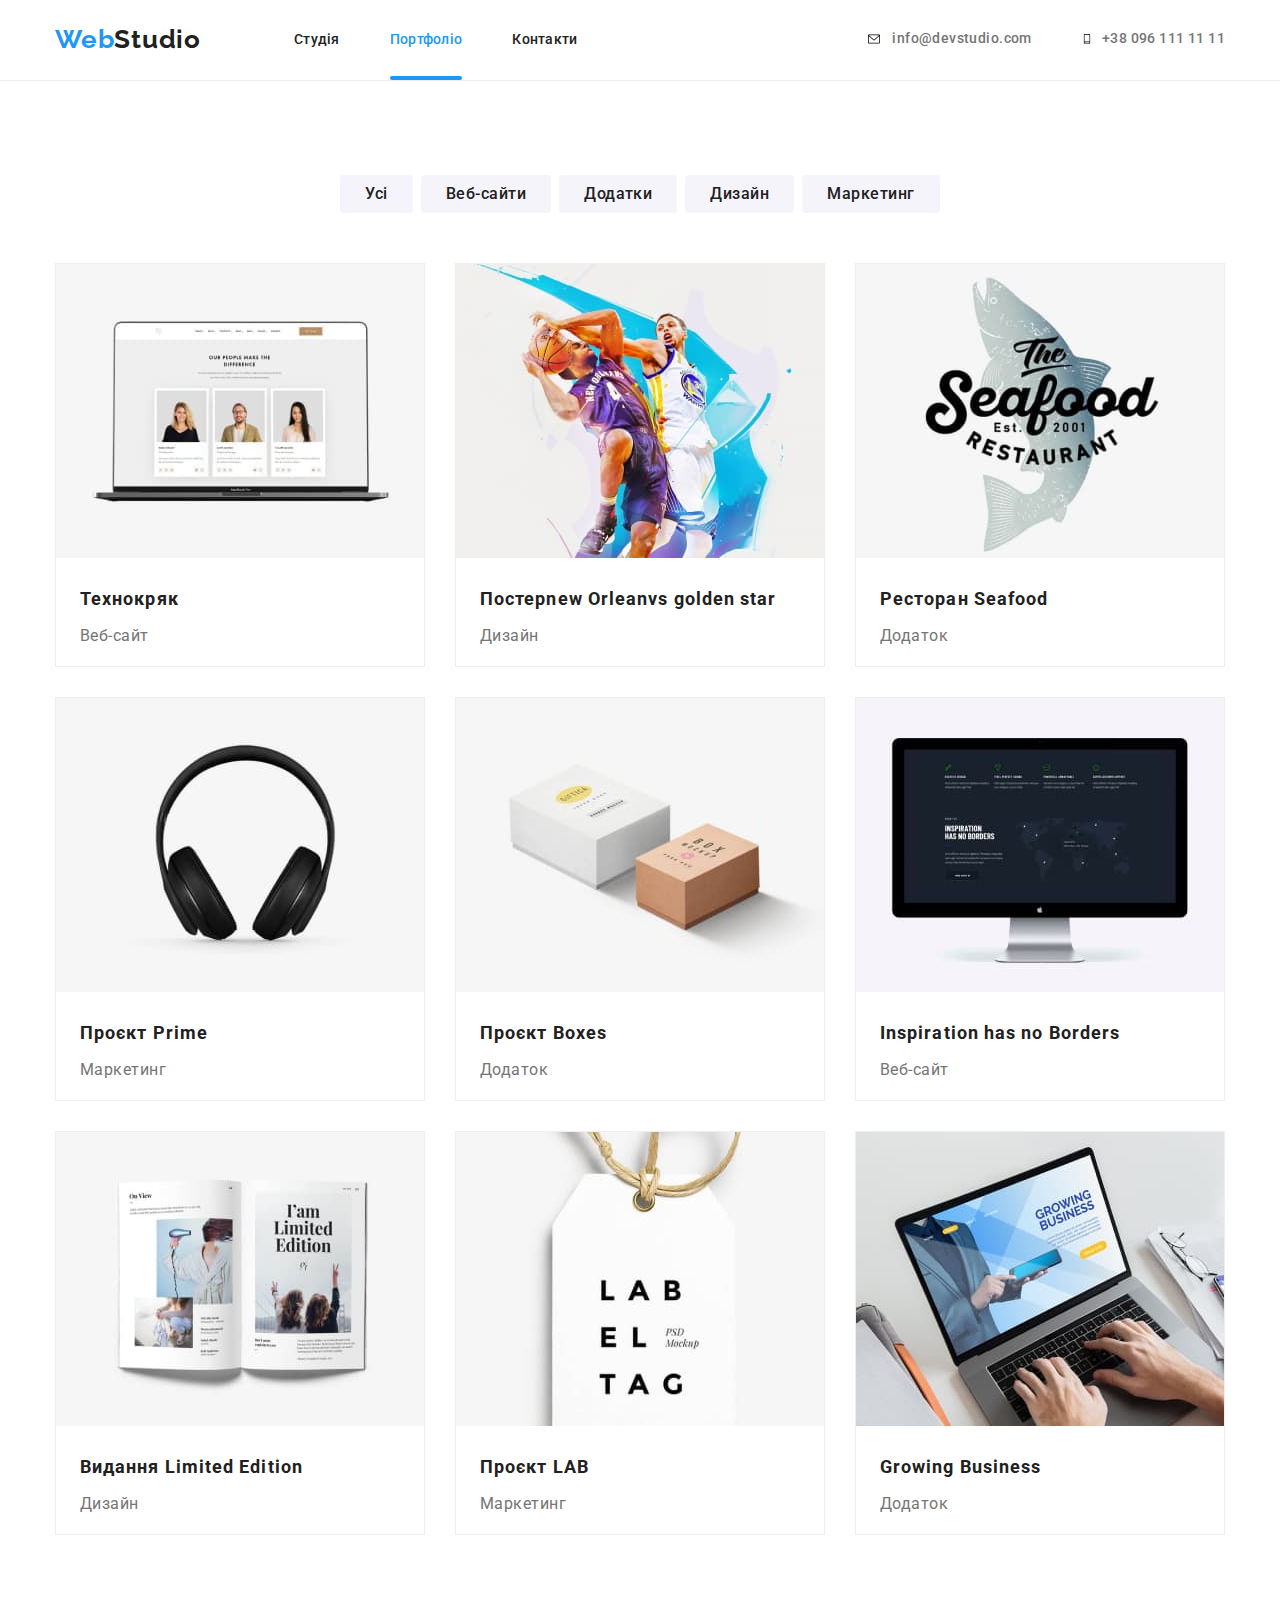
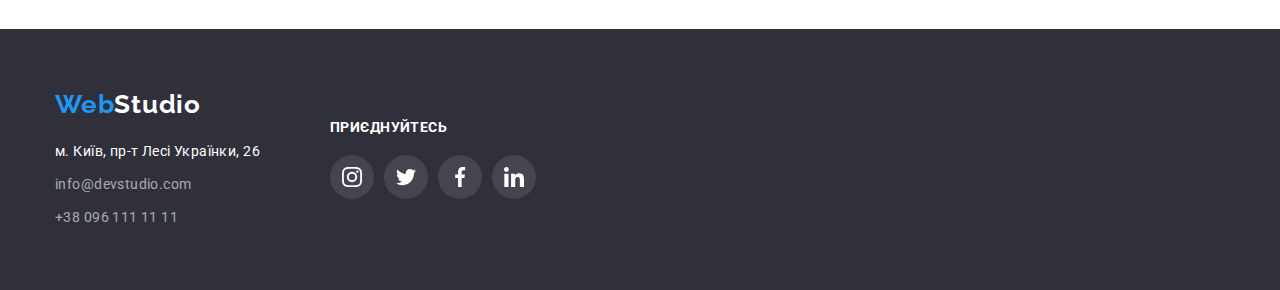
==== commit 8f721004: "1" ====
--- a/portfolio.html
+++ b/portfolio.html
@@ -25,7 +25,7 @@
                                 <a href="./index.html" class="menu-link">Студія</a>
                             </li>
                             <li>
-                                <a href="./portfolio.html" class="menu-link">Портфоліо</a>
+                                <a href="./portfolio.html" class="menu-link menu-location">Портфоліо</a>
                             </li>
                             <li>
                                 <a href="#" class="menu-link">Контакти</a>
@@ -85,6 +85,7 @@
                                 вичерпні відомості про компанію чи приватну особу.
                             </p>
                         </div>
+                        </div>
                     <div class="text-box-second">
                         <h2 class="title-imagine">
                             <spam class="fist-letter">технокряк</spam>
@@ -92,7 +93,6 @@
                         <p class="title-imagine-sub">
                             Веб-сайт
                         </p>
-                    </div>
                 </div>
                 </li>
                 <li class="imagine-box-secondary">
@@ -104,6 +104,7 @@
                                 отримати
                                 вичерпні відомості про компанію чи приватну особу.
                             </p>
+                        </div>
                         </div>
                         <div class="text-box-second">
                             <h2 class="title-imagine">
@@ -114,8 +115,7 @@
                             <p class="title-imagine-sub">
                                 Дизайн
                             </p>
-                        </div>
-                    </div>
+                        </div> 
                 </li>
                 <li class="imagine-box-secondary">
                     <div class="img-container">
@@ -127,6 +127,7 @@
                                 отримати
                                 вичерпні відомості про компанію чи приватну особу.
                             </p>
+                        </div>
                         </div>
                         <div class="text-box-second">
                             <h2 class="title-imagine">
@@ -147,6 +148,7 @@
                                         вичерпні відомості про компанію чи приватну особу.
                                     </p>
                                 </div>
+                                </div>
                                 <div class="text-box-second">
                                     <h2 class="title-imagine">
                                         Проєкт <span lang="en" class="fist-letter">prime</span>
@@ -154,8 +156,7 @@
                                     <p class="title-imagine-sub">
                                         Маркетинг
                                     </p>
-                                </div>
-                            </div>  
+                                </div> 
                 </li>
                 <li class="imagine-box-secondary">
                     <div class="img-container">
@@ -167,6 +168,7 @@
                                 вичерпні відомості про компанію чи приватну особу.
                             </p>
                         </div>
+                        </div>
                         <div class="text-box-second">
                             <h2 class="title-imagine">
                                 Проєкт <span lang="en" class="fist-letter">boxes</span>
@@ -175,7 +177,6 @@
                                 Додаток
                             </p>
                         </div>
-                    </div>
                 </li>
                 <li class="imagine-box-secondary">
                     <div class="img-container">
@@ -188,6 +189,7 @@
                                 вичерпні відомості про компанію чи приватну особу.
                             </p>
                         </div>
+                        </div>
                         <div class="text-box-second">
                             <h2 class="title-imagine">
                                 <span lang="en">Inspiration has no <span class="fist-letter">borders</span> </span>
@@ -196,7 +198,6 @@
                                 Веб-сайт
                             </p>
                         </div>
-                    </div>
                 </li>
                 <li class="imagine-box-secondary">
                     <div class="img-container"><img img-third src="./images/port7.jpg"
@@ -208,6 +209,7 @@
                             вичерпні відомості про компанію чи приватну особу.
                         </p>
                     </div>
+                    </div>
                     <div class="text-box-second">
                         <h2 class="title-imagine">
                             Видання <span lang="en" class="fist-letter">limited edition</span>
@@ -215,7 +217,7 @@
                         <p class="title-imagine-sub">
                             Дизайн
                         </p>
-                    </div></div>
+                    </div>
                 </li>
                 <li class="imagine-box-secondary">
                     <div class="img-container">
@@ -226,6 +228,7 @@
                                 отримати
                                 вичерпні відомості про компанію чи приватну особу.
                             </p>
+                            </div>
                         </div>
                         <div class="text-box-second">
                             <h2 class="title-imagine">
@@ -235,7 +238,6 @@
                                 Маркетинг
                             </p>
                         </div>
-                    </div>
                 </li>
                 <li class="imagine-box-secondary">
                     <div class="img-container">
@@ -247,6 +249,7 @@
                                 вичерпні відомості про компанію чи приватну особу.
                             </p>
                         </div>
+                        </div>
                         <div class="text-box-second">
                             <h2 class="title-imagine">
                                 <span lang="en" class="fist-letter">Growing business</span>
@@ -255,7 +258,6 @@
                                 Додаток
                             </p>
                         </div>
-                    </div>
                 </li>
             </ul>
             </div>
--- a/css/style.css
+++ b/css/style.css
@@ -82,6 +82,24 @@
 
 .menu-link:focus {
     color: var(--color-accent);
+}
+
+.menu-location {
+    color: var(--color-accent);
+}
+
+.menu-location::after {
+    content: '';
+        display: block;
+        position: absolute;
+        bottom: -33px;
+        width: 100%;
+        height: 4px;
+        background-color: var(--color-accent);
+        border-radius: 2px;
+        opacity: 1;
+        transition: opacity 250ms;
+        transition-timing-function: cubic-bezier(0.4, 0, 0.2, 1);
 }
 
 .contacts-header {
@@ -257,9 +275,7 @@
 .text-box-second {
     position: relative;
     z-index: 1;
-    background-color: #fff;
     padding: 20px 24px;
-
 }
 
 .title-imagine {
@@ -563,9 +579,15 @@
     background-color: none;
     align-items: center;
     justify-content: center;
-    transition: background-color 250ms, fill 250ms;
+    transition: background-color 250ms;
     transition-timing-function: cubic-bezier(0.4, 0, 0.2, 1);
     
+}
+
+.net-icon {
+    fill: #afb1b8;
+    transition: fill 250ms;
+        transition-timing-function: cubic-bezier(0.4, 0, 0.2, 1);
 }
 
 .net-link:hover {
@@ -582,10 +604,6 @@
 
 .net-link:focus .net-icon {
     fill: #fff;
-}
-
-.net-icon {
-    fill: #afb1b8;
 }
 
 .client-list {
@@ -630,6 +648,9 @@
     fill: #AFB1B8;
 }
 
+.client-icon {
+    transition: fill 250ms;
+}
 
 .ul-footer {
     list-style-type: none;
@@ -714,7 +735,9 @@
     z-index: 1;
     width: 100%;
     height: 100%;
-    background-color: rgba(0, 0, 0, 0.2);;
+    background-color: rgba(0, 0, 0, 0.2);
+    transition: background-color 250ms, opacity 250ms, visibility 250ms;
+    transition-timing-function: cubic-bezier(0.4, 0, 0.2, 1);
 }
 .modal {
     position: absolute;
@@ -726,6 +749,8 @@
     height: 581px;
     box-shadow: 0px 1px 3px rgba(0, 0, 0, 0.12), 0px 1px 1px rgba(0, 0, 0, 0.14), 0px 2px 1px rgba(0, 0, 0, 0.2);
     border-radius: 4px;
+    transition: background-color 250ms, box-shadow 250ms;
+     transition-timing-function: cubic-bezier(0.4, 0, 0.2, 1);
 }
 
 .modal-button {
@@ -757,6 +782,8 @@
     opacity: 0;
     visibility: hidden;
     pointer-events: none;
+    transition: opacity 250ms, visibility 250ms;
+    transition-timing-function: cubic-bezier(0.4, 0, 0.2, 1);
 }
 
 .img-container {
@@ -766,20 +793,18 @@
 
 .img-overline{
     position: absolute;
-    z-index: 0;
     top: 0;
     left: 0;
     width: 100%;
-    height: calc(100% - 110px);
+    height: calc(100% - 100 px);
     background-color: rgba(33, 150, 243, 0.9);
     transform: translateY(105%);
     transition: transform 250ms, owerflow 250ms;
     transition-timing-function: cubic-bezier(0.4, 0, 0.2, 1);
-
     overflow: hidden;
 }
 
-.img-container:hover .img-overline {
+.imagine-box-secondary:hover .img-overline {
     transform: translateY(0);
 }
 
